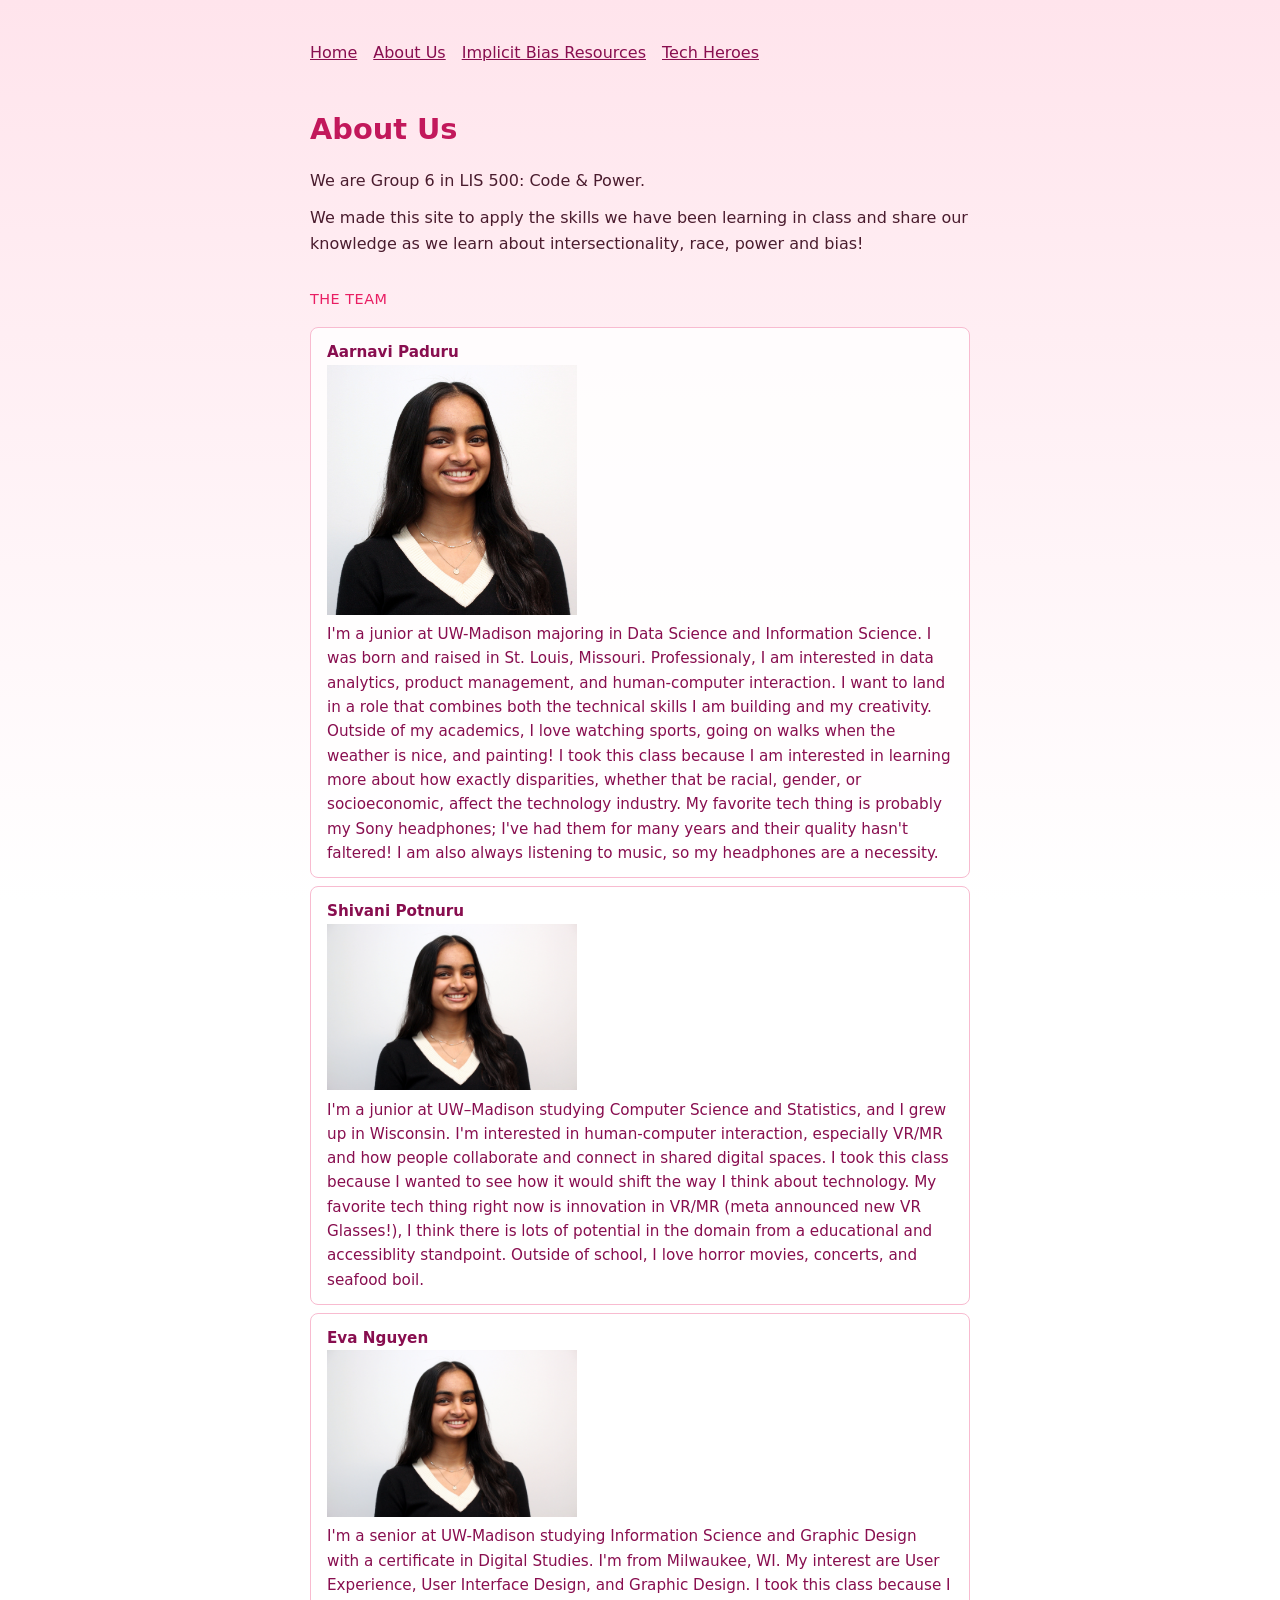
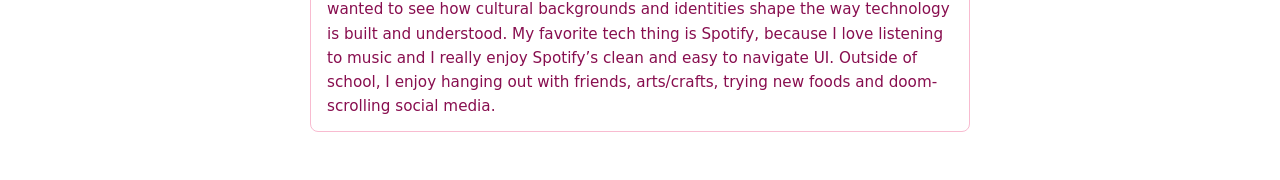
==== about.html @ e4598a24 "Update about.html" ====
<!DOCTYPE html>
<html lang="en">
<head>
  <meta charset="UTF-8">
  <meta name="viewport" content="width=device-width, initial-scale=1.0">
  <title>Group 6 | About Us</title>
  <link rel="stylesheet" href="style.css">
</head>
<body>
  <!-- Navigation bar -->
  <nav>
    <a href="index.html">Home</a>
    <a href="about.html">About Us</a>
    <a href="resources.html">Implicit Bias Resources</a>
    <a href="tech-hero.html">Tech Heroes</a>
  </nav>

  <!-- An About US page -->
  <h1>About Us</h1>

  <!-- quick intro -->
  <p>We are Group 6 in LIS 500: Code &amp; Power.</p>

  <!-- one or two sentences on what this site is for -->
  <p>We made this site to apply the skills we have been learning in class and share our knowledge as we learn about intersectionality, race, power and bias!</p>

  <h2>The Team</h2>
  <ul>
    <!-- aarnavi's bio, answered the prompts concisely to give readers an idea of who i am -->
    <li>
      <strong>Aarnavi Paduru</strong>
      <br>
      <img src="Aarnavi_Image.JPEG" width="250" height="250" style="object-fit: cover;">
      <br>
      I'm a junior at UW-Madison majoring in Data Science and Information Science. I was born and raised in St. Louis, Missouri.
      Professionaly, I am interested in data analytics, product management, and human-computer interaction. I want to land in a role that 
      combines both the technical skills I am building and my creativity. Outside of my academics, I love watching sports, going on walks
      when the weather is nice, and painting!
      I took this class because I am interested in learning more about how exactly disparities, whether that be racial, gender, or socioeconomic, 
      affect the technology industry. My favorite tech thing is probably my Sony headphones; I've had them for many years and their 
      quality hasn't faltered! I am also always listening to music, so my headphones are a necessity.
    </li>

    <!-- my bio, with <li> so it gets the card styling SP -->
    <li>
      <!-- strong makes the name bold like a little heading, and br puts the bio on the next line SP -->
      <strong>Shivani Potnuru</strong>
      <br>
      <img src="Aarnavi_Image.JPEG" width="250">
      <br>
      I'm a junior at UW–Madison studying Computer Science and Statistics, and I grew up in Wisconsin.
      I'm interested in human-computer interaction, especially VR/MR and how people
      collaborate and connect in shared digital spaces.
      I took this class because I wanted to see how it would shift the way I think about technology.
      My favorite tech thing right now is innovation in VR/MR (meta announced new VR Glasses!), I think there is lots of potential in the domain from a educational and accessiblity standpoint.
      Outside of school, I love horror movies, concerts, and seafood boil.
    </li>

    <!-- eva's intro; answered all the assignment's prompts -->
    <li>
      <strong>Eva Nguyen</strong>
      <br>
      <img src="Aarnavi_Image.JPEG" width="250">
      <br>
      I'm a senior at UW-Madison studying Information Science and Graphic Design with a certificate in Digital Studies. I'm from Milwaukee, WI. 
      My interest are User Experience, User Interface Design, and Graphic Design. 
      I took this class because I wanted to see how cultural backgrounds and identities shape the way technology is built and understood. 
      My favorite tech thing is Spotify, because I love listening to music and I really enjoy Spotify’s clean and easy to navigate UI. 
      Outside of school, I enjoy hanging out with friends, arts/crafts, trying new foods and doom-scrolling social media.
    </li>
  </ul>
---- style.css ----
/* shared styles for the whole site, no inline css SP */

/* reset removes default spacing, so spacing gets added back below SP */
* {
  margin: 0;
  padding: 0;
  box-sizing: border-box;
}

body {
  font-family: system-ui, sans-serif;
  background: linear-gradient(180deg, #ffe4ec 0%, #ffffff 100%);
  background-attachment: fixed;
  color: #4a1c2e;
  max-width: 700px;
  margin: 0 auto;
  padding: 40px 20px;
  min-height: 100vh;
  line-height: 1.6;
}

nav {
  display: flex;
  flex-wrap: wrap;
  gap: 16px;
  margin-bottom: 40px;
}

a {
  color: #880e4f;
}

/* hover + keyboard focus color for accessibility SP */
a:hover,
a:focus {
  color: #c2185b;
}

/* Page title SP */
h1 {
  font-size: 1.8rem;
  margin-bottom: 16px;
  color: #c2185b;
}

/* Section headings with space above separates sections SP */
h2 {
  font-size: 0.9rem;
  color: #e91e63;
  text-transform: uppercase;
  letter-spacing: 0.5px;
  font-weight: 500;
  margin-top: 32px;
  margin-bottom: 16px;
}

/* Paragraphs: space between them so text doesn't run together SP */
p {
  margin-bottom: 12px;
}

ul {
  list-style: none;
}

/* list items show up as cards SP */
li {
  background: rgba(255, 255, 255, 0.85);
  padding: 12px 16px;
  border-radius: 8px;
  border: 1px solid #f8bbd0;
  margin-bottom: 8px;
  font-size: 0.95rem;
  color: #880e4f;
}
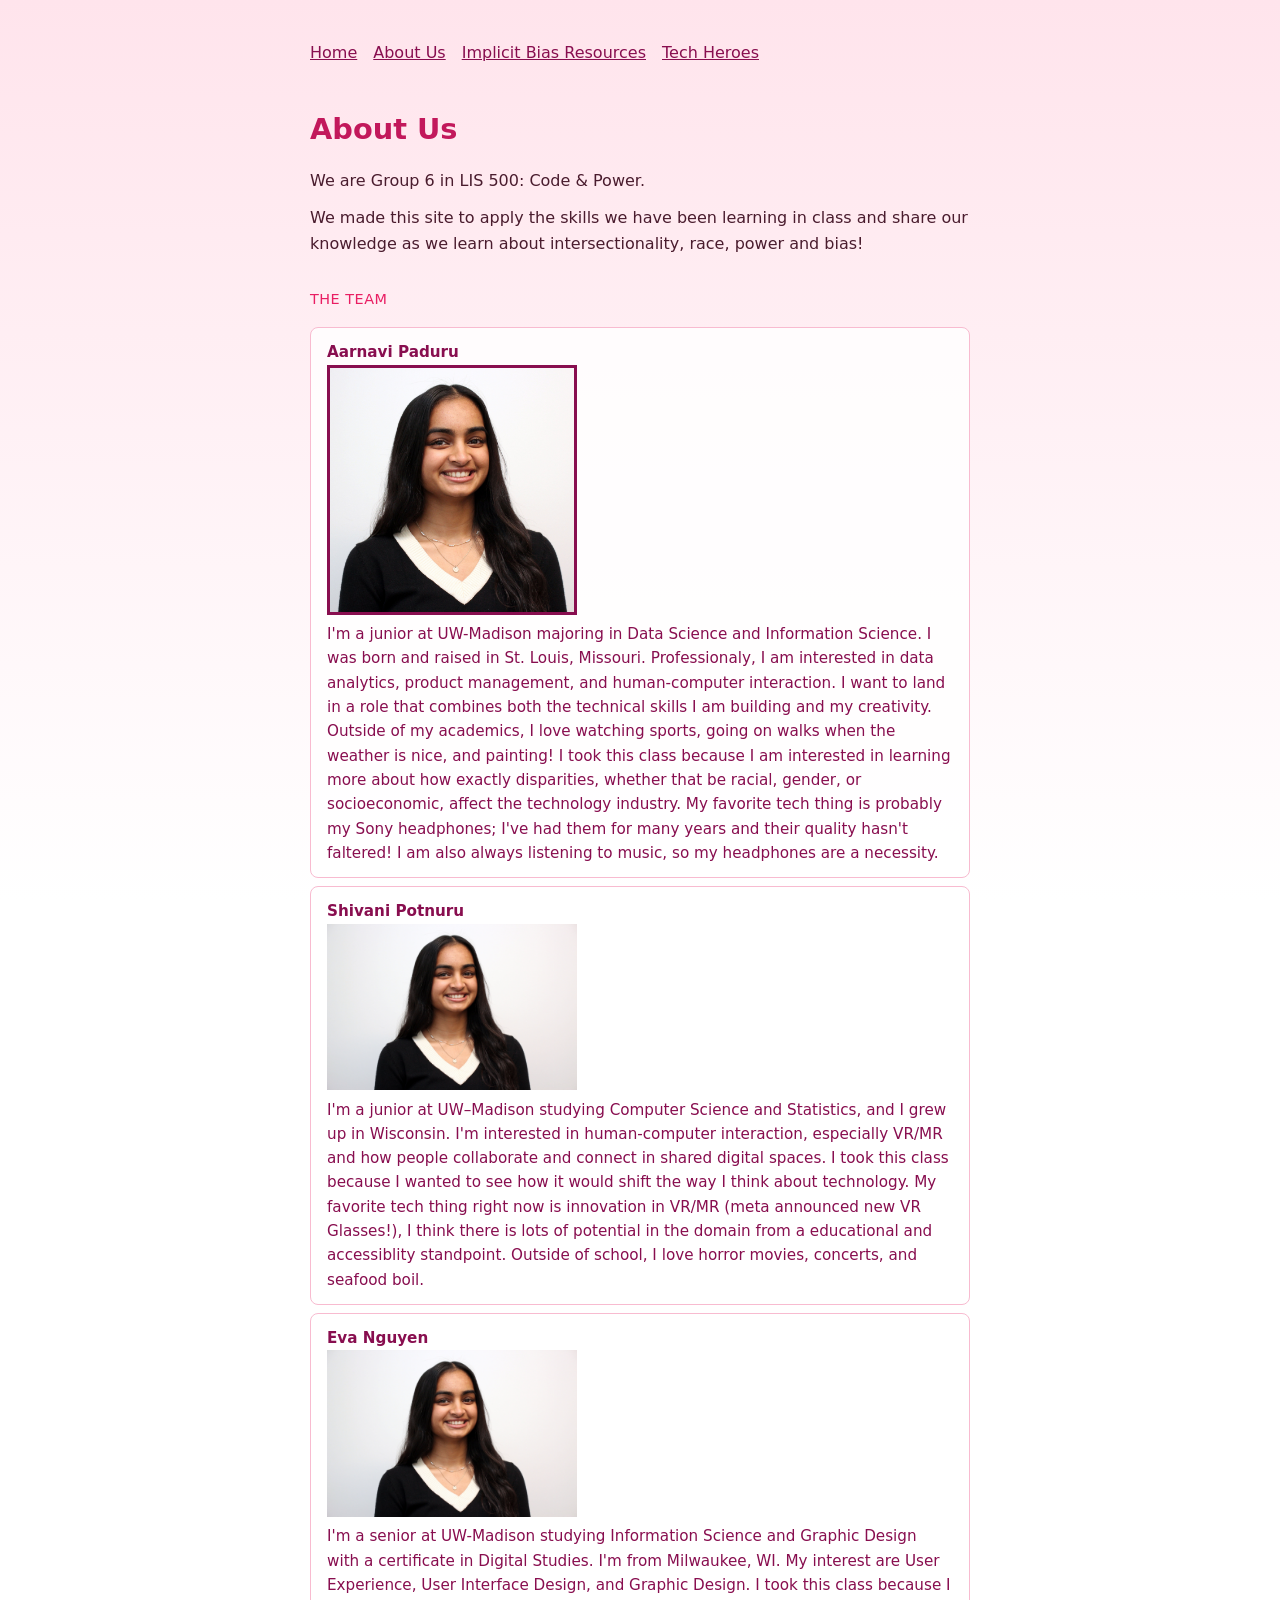
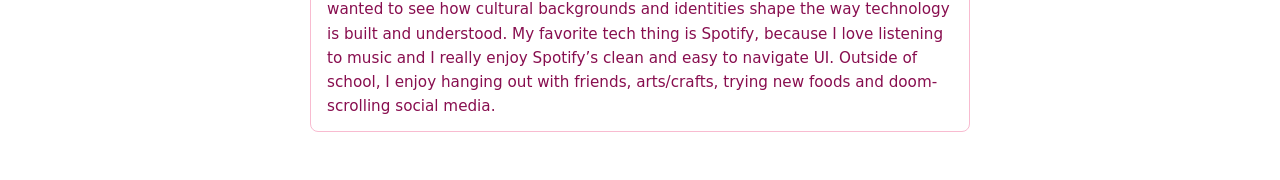
==== commit 6abfa8cf: "Update about.html" ====
--- a/about.html
+++ b/about.html
@@ -30,7 +30,7 @@
     <li>
       <strong>Aarnavi Paduru</strong>
       <br>
-      <img src="Aarnavi_Image.JPEG" width="250" height="250" style="object-fit: cover;">
+      <img src="Aarnavi_Image.JPEG" width="250" height="250" style="object-fit: cover; border: 3px solid #880e4f;">
       <br>
       I'm a junior at UW-Madison majoring in Data Science and Information Science. I was born and raised in St. Louis, Missouri.
       Professionaly, I am interested in data analytics, product management, and human-computer interaction. I want to land in a role that 
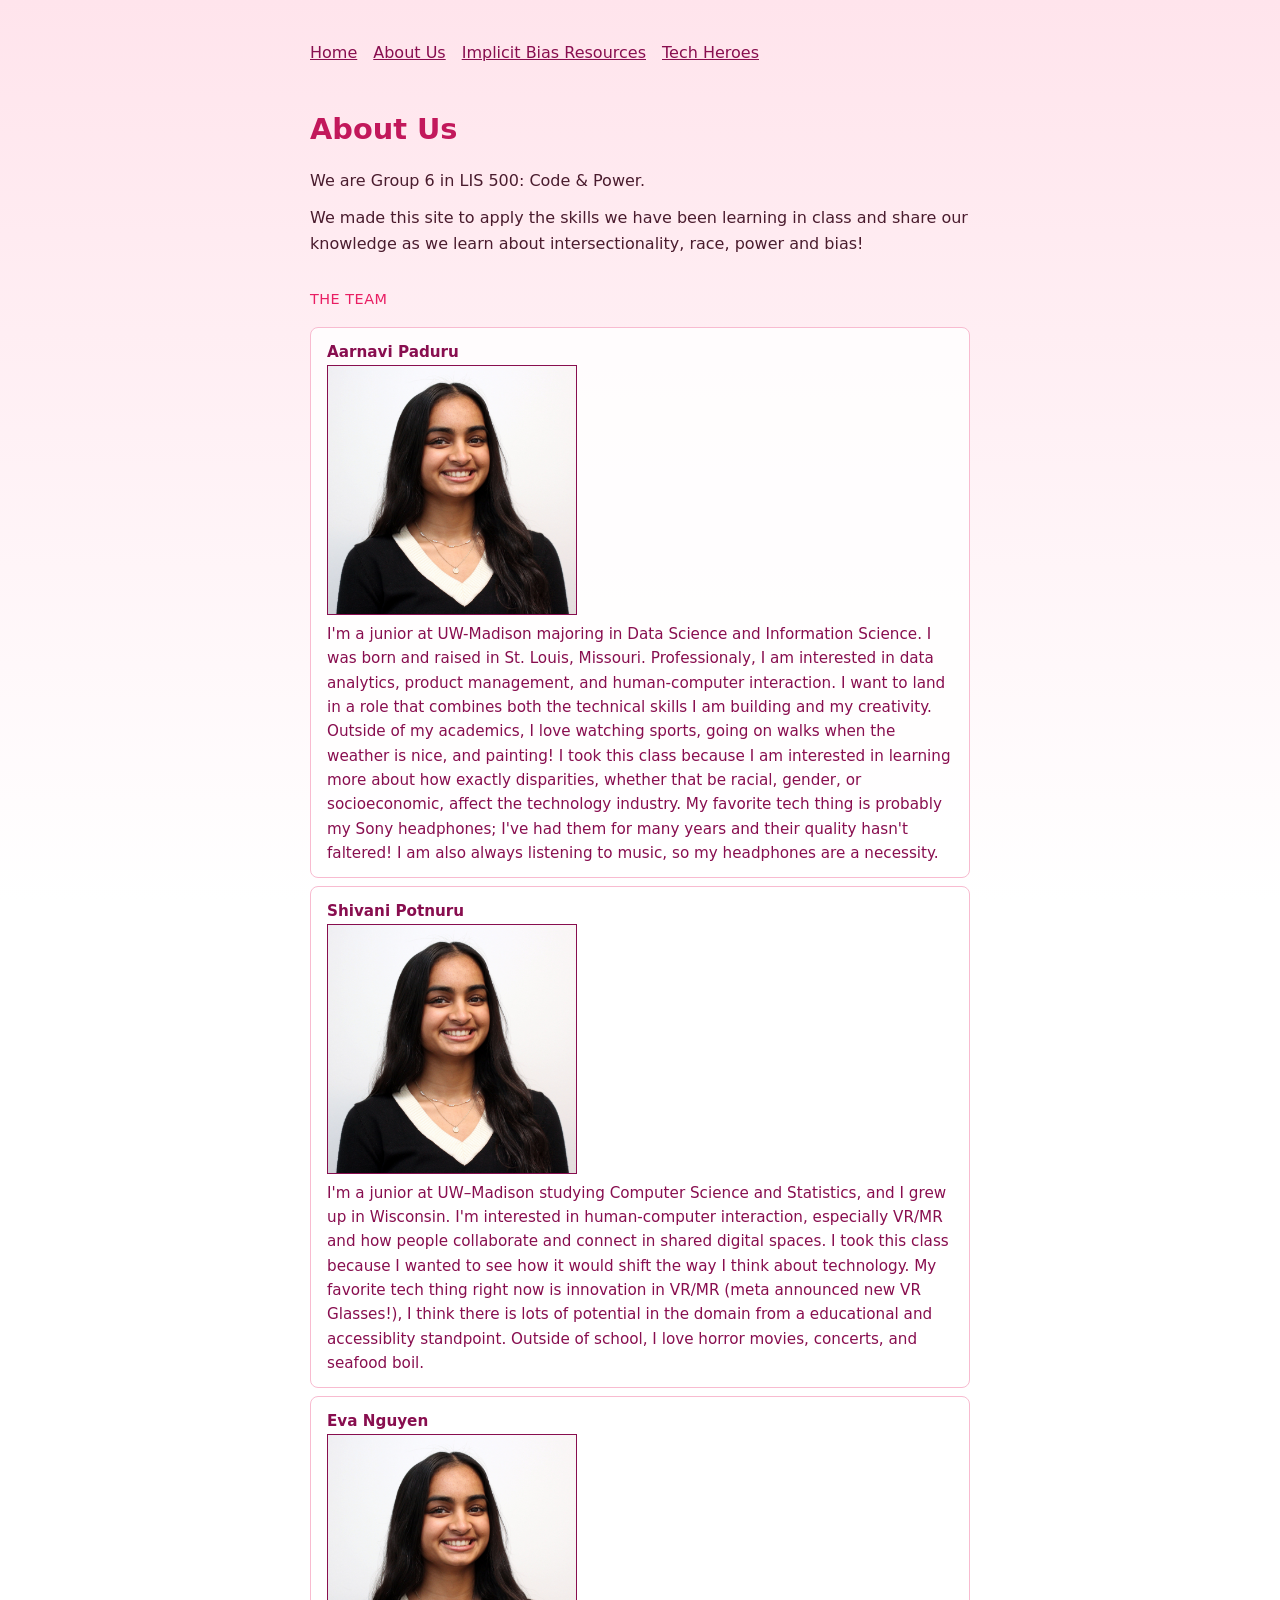
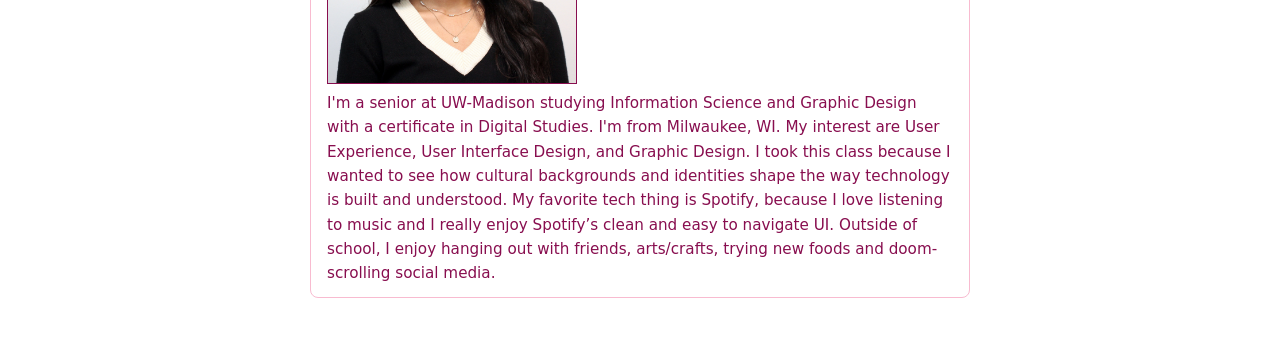
==== commit 7b7fa9b6: "Update about.html" ====
--- a/about.html
+++ b/about.html
@@ -30,7 +30,7 @@
     <li>
       <strong>Aarnavi Paduru</strong>
       <br>
-      <img src="Aarnavi_Image.JPEG" width="250" height="250" style="object-fit: cover; border: 3px solid #880e4f;">
+      <img src="Aarnavi_Image.JPEG" width="250" height="250" style="object-fit: cover; border: 1px solid #880e4f;">
       <br>
       I'm a junior at UW-Madison majoring in Data Science and Information Science. I was born and raised in St. Louis, Missouri.
       Professionaly, I am interested in data analytics, product management, and human-computer interaction. I want to land in a role that 
@@ -46,7 +46,7 @@
       <!-- strong makes the name bold like a little heading, and br puts the bio on the next line SP -->
       <strong>Shivani Potnuru</strong>
       <br>
-      <img src="Aarnavi_Image.JPEG" width="250">
+      <img src="Aarnavi_Image.JPEG" width="250" height="250" style="object-fit: cover; border: 1px solid #880e4f;">
       <br>
       I'm a junior at UW–Madison studying Computer Science and Statistics, and I grew up in Wisconsin.
       I'm interested in human-computer interaction, especially VR/MR and how people
@@ -60,7 +60,7 @@
     <li>
       <strong>Eva Nguyen</strong>
       <br>
-      <img src="Aarnavi_Image.JPEG" width="250">
+      <img src="Aarnavi_Image.JPEG" width="250" height="250" style="object-fit: cover; border: 1px solid #880e4f;">
       <br>
       I'm a senior at UW-Madison studying Information Science and Graphic Design with a certificate in Digital Studies. I'm from Milwaukee, WI. 
       My interest are User Experience, User Interface Design, and Graphic Design. 
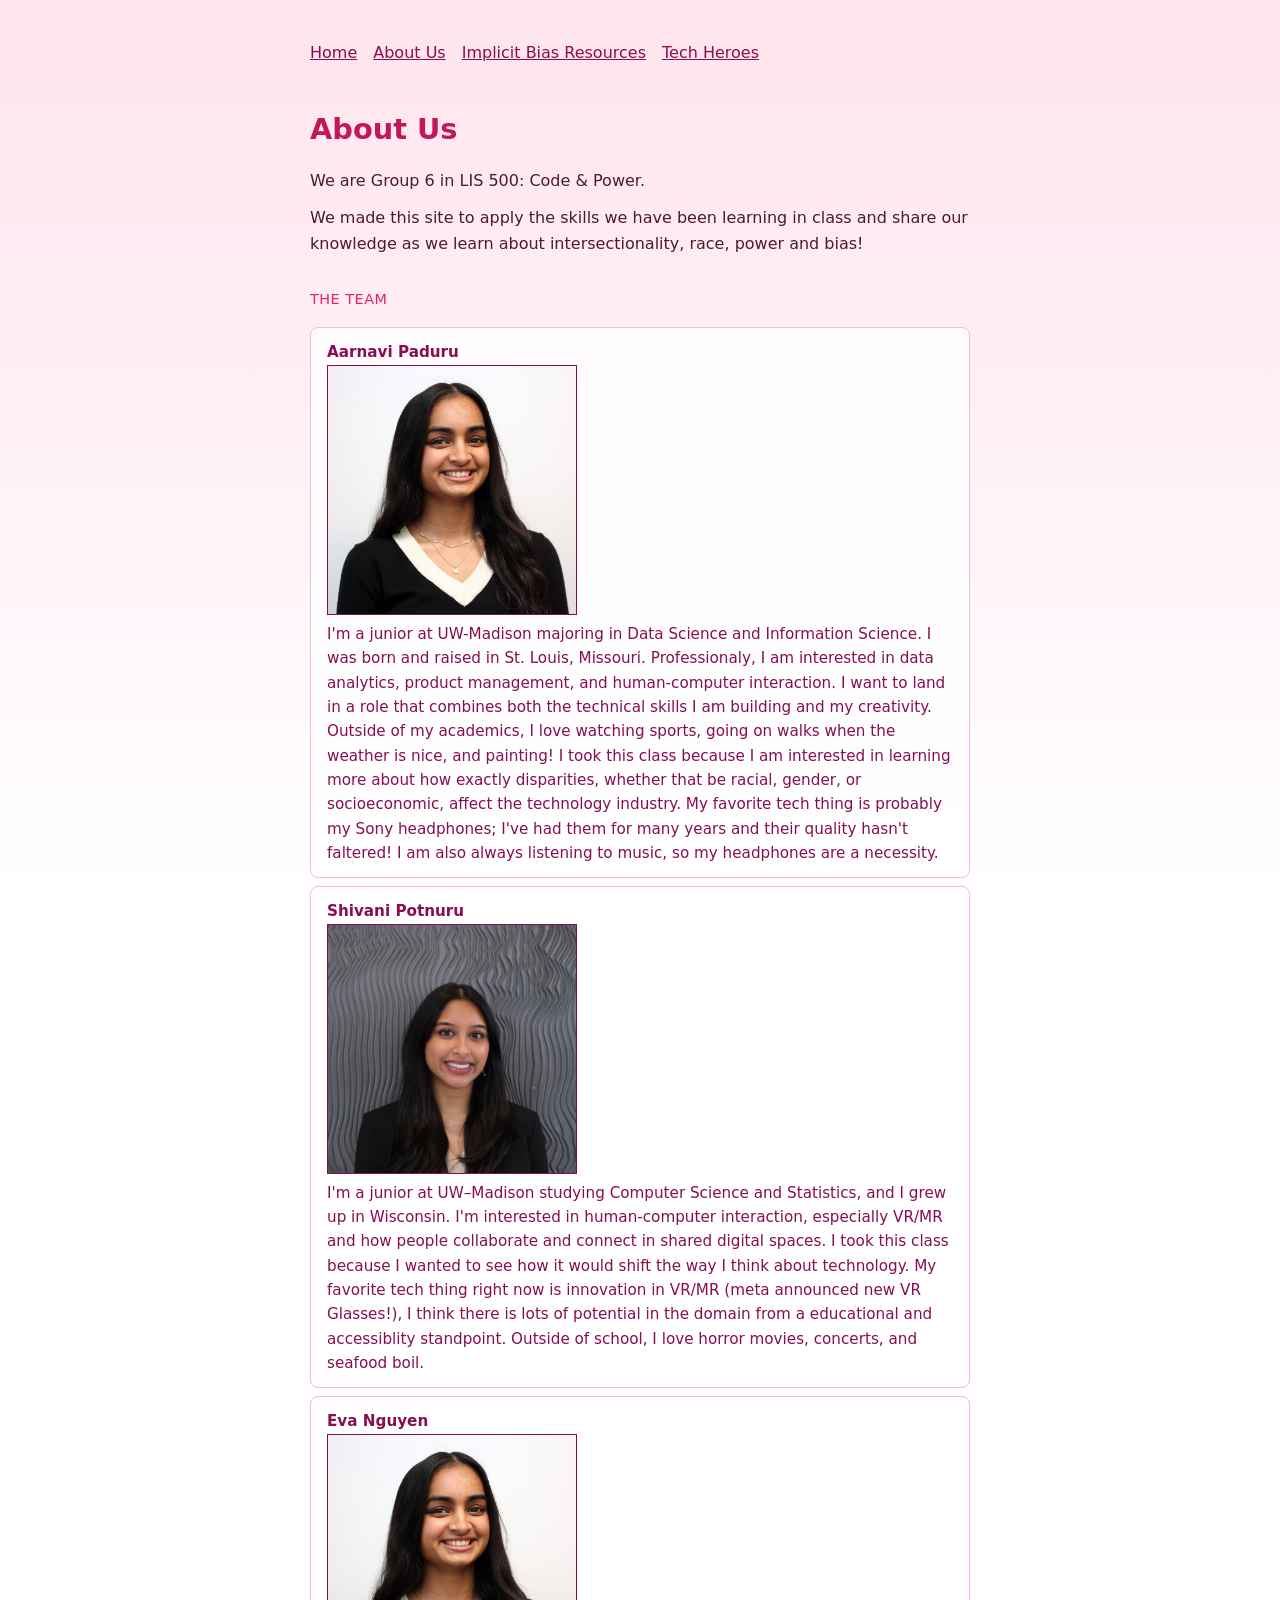
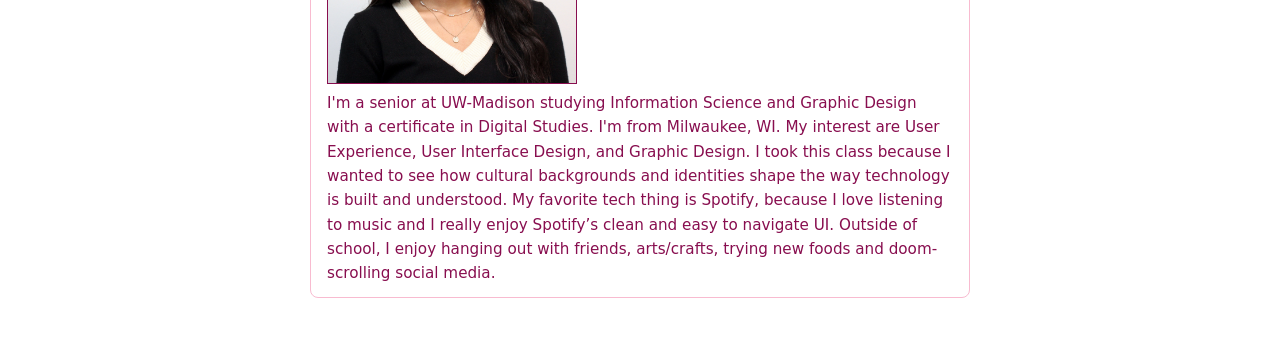
==== commit 473c849d: "Change image source and add alt text for Shivani Updated image source and added alt text for accessi" ====
--- a/about.html
+++ b/about.html
@@ -26,10 +26,11 @@
 
   <h2>The Team</h2>
   <ul>
-    <!-- aarnavi's bio, answered the prompts concisely to give readers an idea of who i am -->
+    <!-- aarnavi's bio, answered the prompts concisely to give readers an idea of who i am AP-->
     <li>
       <strong>Aarnavi Paduru</strong>
       <br>
+      <!-- inserted image of myself here and added a border that the matches color of the text, help audience know who I am AP -->
       <img src="Aarnavi_Image.JPEG" width="250" height="250" style="object-fit: cover; border: 1px solid #880e4f;">
       <br>
       I'm a junior at UW-Madison majoring in Data Science and Information Science. I was born and raised in St. Louis, Missouri.
@@ -46,7 +47,8 @@
       <!-- strong makes the name bold like a little heading, and br puts the bio on the next line SP -->
       <strong>Shivani Potnuru</strong>
       <br>
-      <img src="Aarnavi_Image.JPEG" width="250" height="250" style="object-fit: cover; border: 1px solid #880e4f;">
+      <!-- alt text for accessibility purposes! SP -->
+      <img src="Shivani_Image.jpg" alt="Headshot of Shivani Potnuru" width="250" height="250" style="object-fit: cover; border: 1px solid #880e4f;">
       <br>
       I'm a junior at UW–Madison studying Computer Science and Statistics, and I grew up in Wisconsin.
       I'm interested in human-computer interaction, especially VR/MR and how people
@@ -56,7 +58,7 @@
       Outside of school, I love horror movies, concerts, and seafood boil.
     </li>
 
-    <!-- eva's intro; answered all the assignment's prompts -->
+    <!-- eva's intro; answered all the assignment's prompts EN -->
     <li>
       <strong>Eva Nguyen</strong>
       <br>
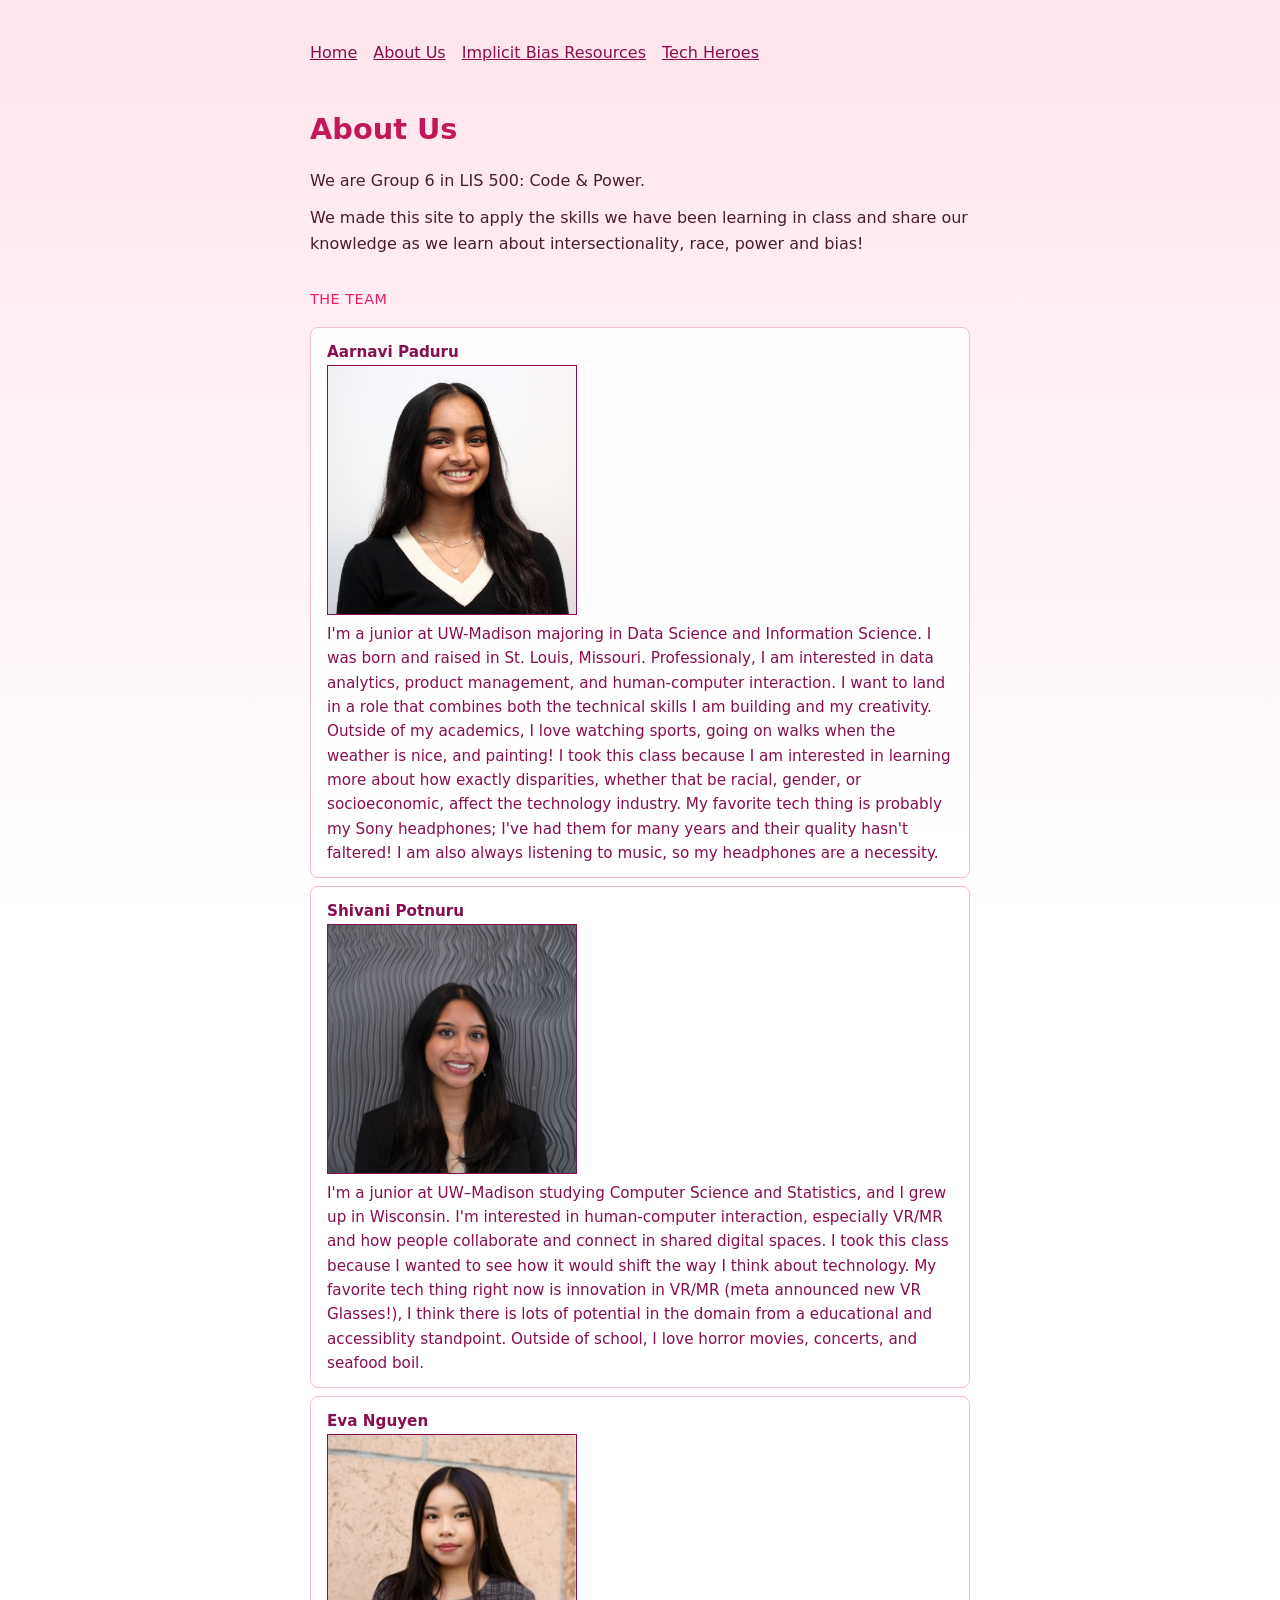
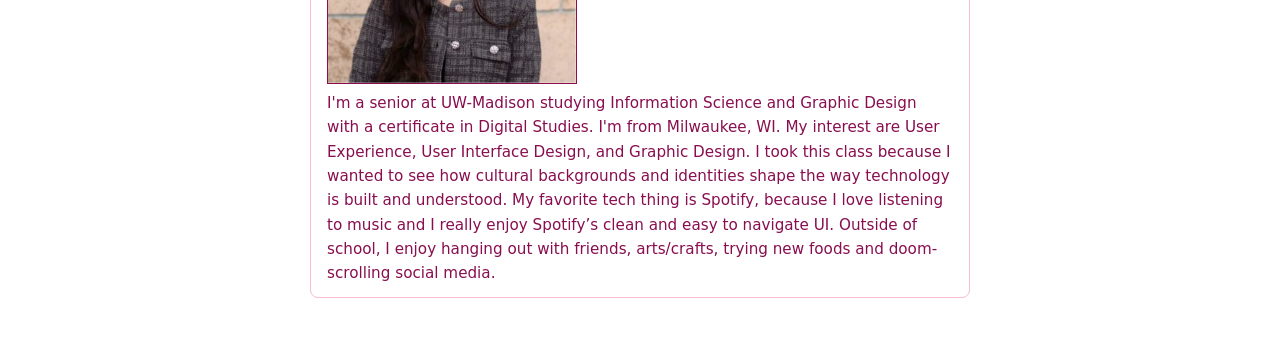
==== commit 2648faf1: "Change image source for Eva Nguyen's profile Updated image source and alt text for Eva Nguyen." ====
--- a/about.html
+++ b/about.html
@@ -62,7 +62,7 @@
     <li>
       <strong>Eva Nguyen</strong>
       <br>
-      <img src="Aarnavi_Image.JPEG" width="250" height="250" style="object-fit: cover; border: 1px solid #880e4f;">
+      <img src="eva-pic.jpg" alt="Headshot of Eva Nguyen" width="250" height="250" style="object-fit: cover; border: 1px solid #880e4f;">
       <br>
       I'm a senior at UW-Madison studying Information Science and Graphic Design with a certificate in Digital Studies. I'm from Milwaukee, WI. 
       My interest are User Experience, User Interface Design, and Graphic Design. 
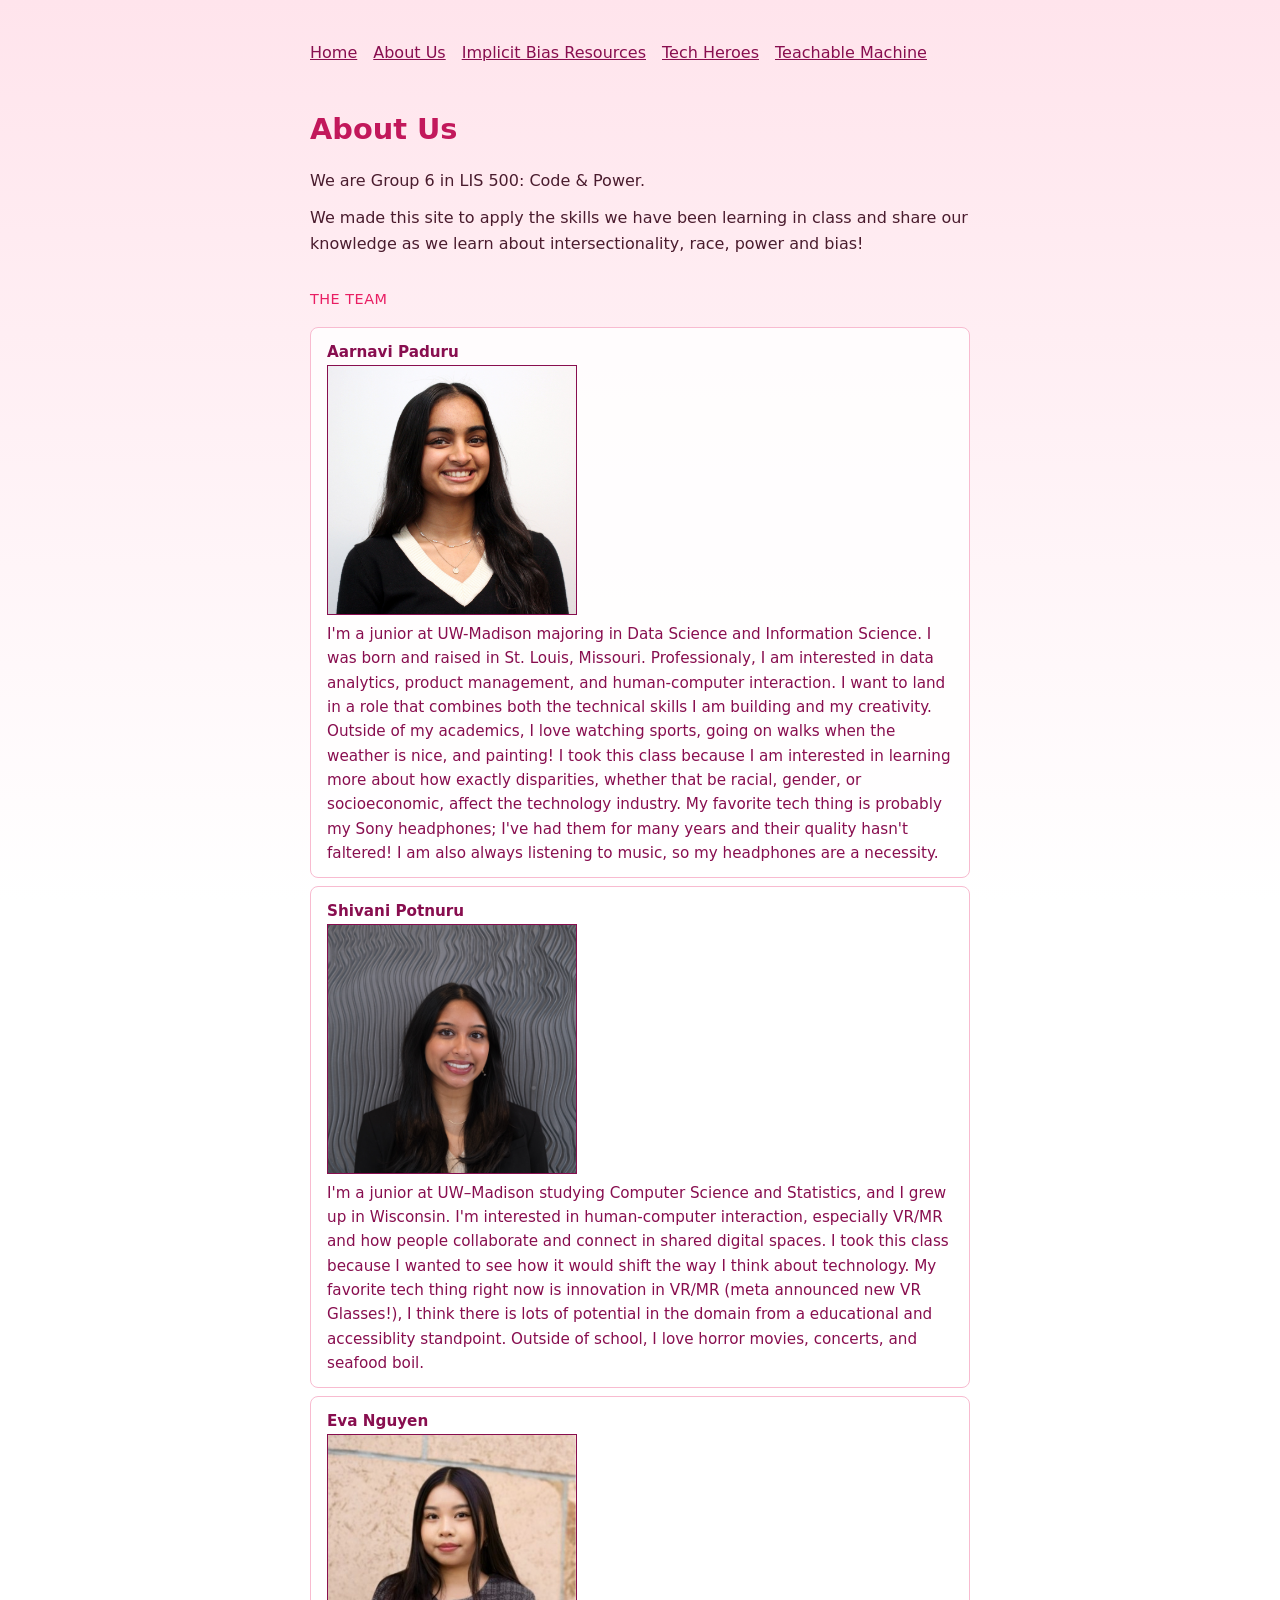
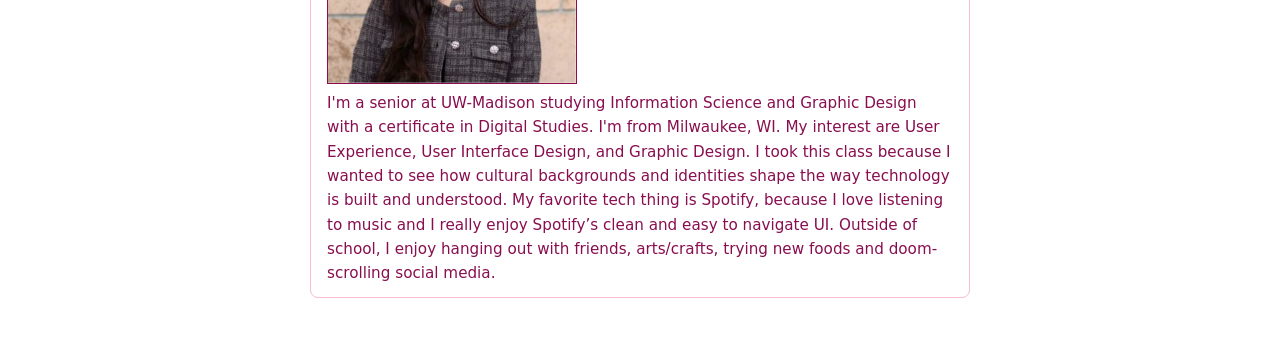
==== commit e4c380b4: "Add link to Teachable Machine in navigation" ====
--- a/about.html
+++ b/about.html
@@ -13,6 +13,8 @@
     <a href="about.html">About Us</a>
     <a href="resources.html">Implicit Bias Resources</a>
     <a href="tech-hero.html">Tech Heroes</a>
+    <a href="teachable.html">Teachable Machine</a>
+
   </nav>
 
   <!-- An About US page -->
